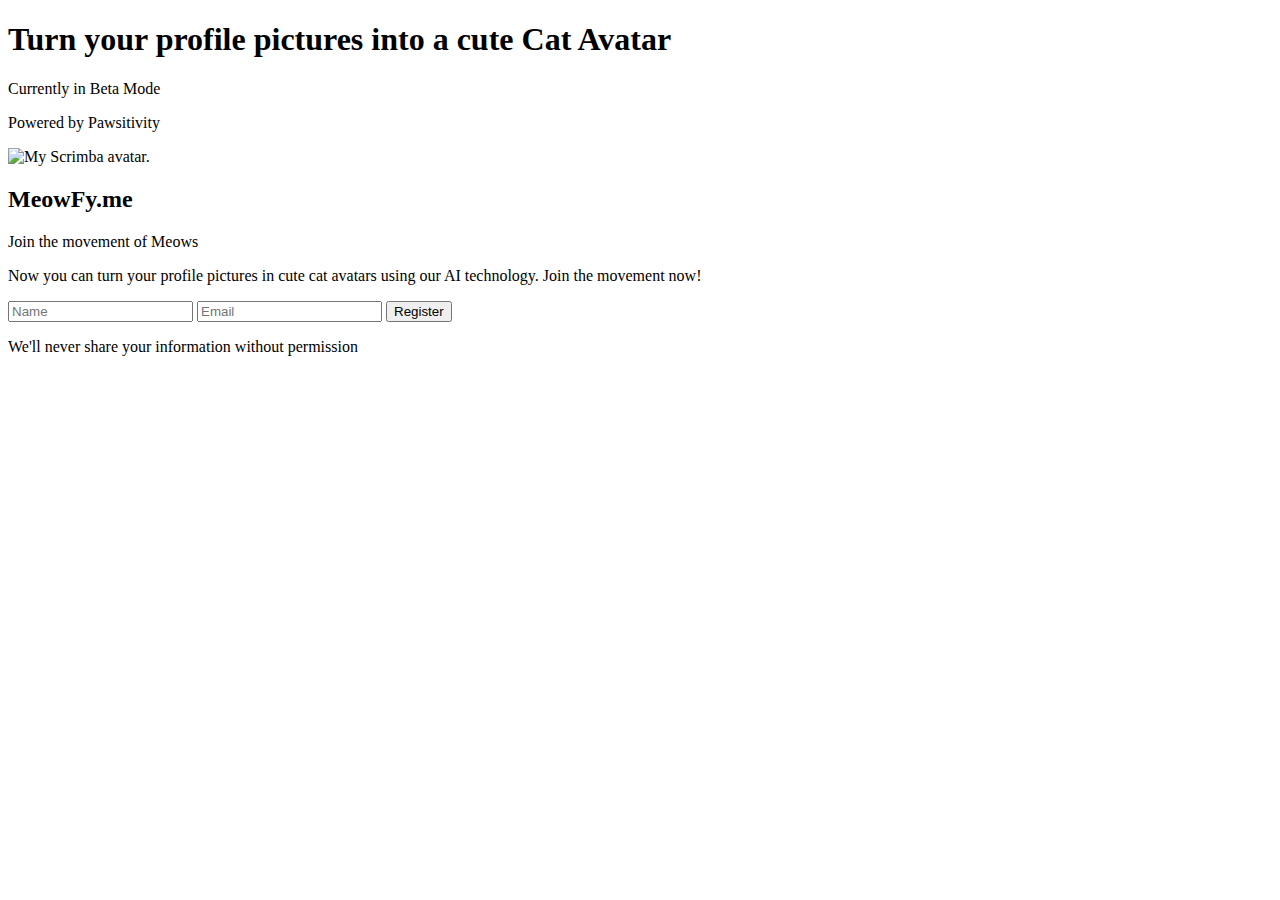
==== MeowifyMe/App/src/index.html @ e200e210 "Create index.html" ====
<!DOCTYPE html>
<html>
  <head>
    <title>Meowify.me</title>
    <meta name="viewport" content="width=device-width, initial-scale=1" />
    <link
      href="https://fonts.googleapis.com/css?family=Source+Sans+Pro:300,400,900&display=swap"
      rel="stylesheet"
    />
    <link rel = "icon" href = "images/cat2.jpg" type = "image/x-icon">
    <link href="style.css" rel="stylesheet" />
  </head>
  <body>
    <section class="intro">
      <h1>
        Turn <strong>your profile pictures </strong> into a cute
        <strong> Cat Avatar</strong>
      </h1>
      <span class="beta-text">Currently in Beta Mode</span>
      <p class="top-text">Powered by Pawsitivity</p>
    </section>

    <main class="main-content">
      <img class="img-main" src="images/catpfp.jpg" alt="My Scrimba avatar." />
      <h2>MeowFy.me</h2>
      <span class="subheading">Join the movement of Meows</span>

      <p>
        Now you can turn your profile pictures in cute cat avatars using our AI
        technology. Join the movement now!
      </p>
      <div class="form-container">
        <form>
          <input type="text" required placeholder="Name" aria-label="Name" />
          <input type="email" required placeholder="Email" aria-label="Email" />
          <button class="btn btn-primary">Register</button>
        </form>
        <p class="fine-print">
          We'll never share your information without permission
        </p>
      </div>
    </main>
  </body>
</html>
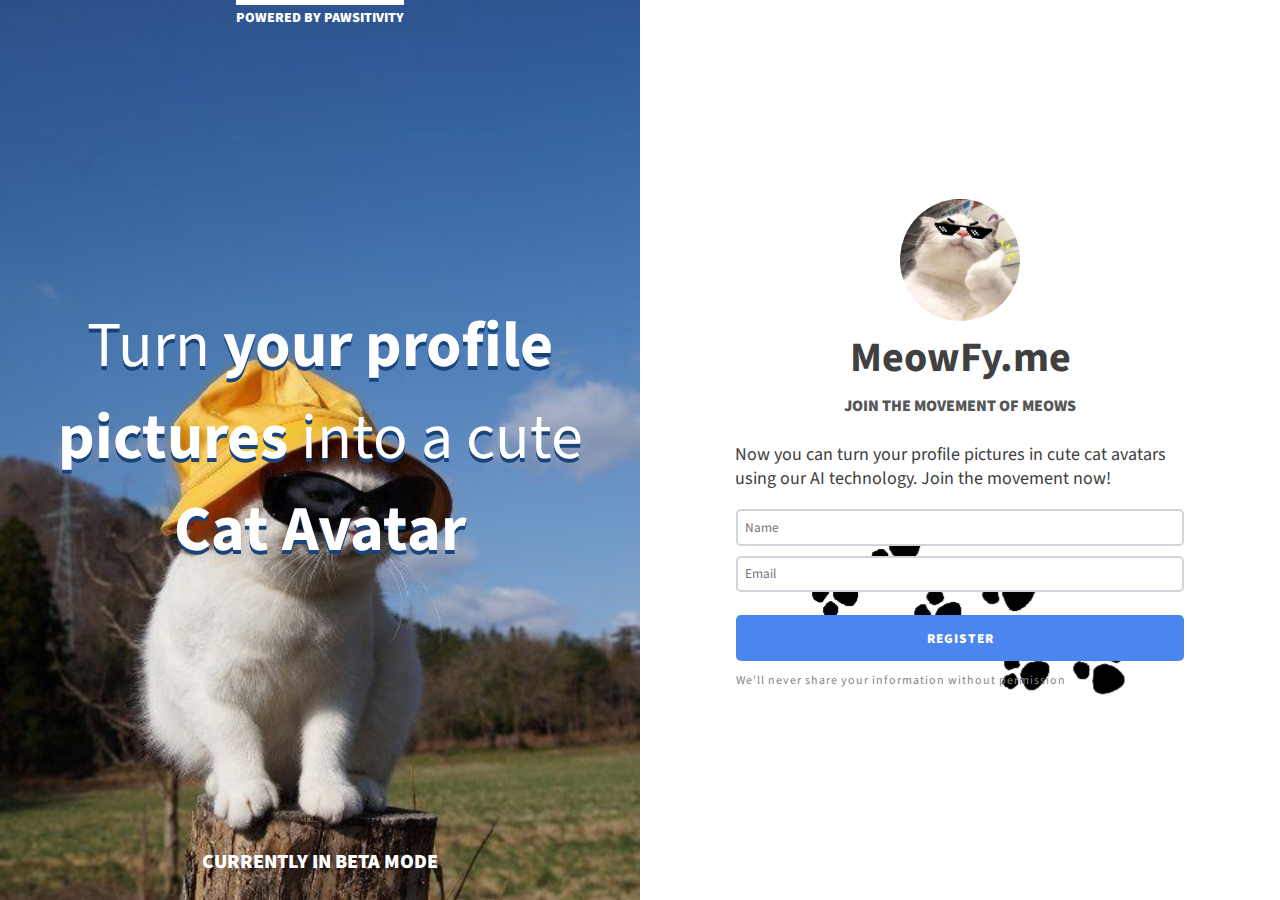
==== commit c20b83af: "fix parent folder issue" ====
--- a/MeowifyMe/App/src/index.html
+++ b/MeowifyMe/App/src/index.html
@@ -7,8 +7,8 @@
       href="https://fonts.googleapis.com/css?family=Source+Sans+Pro:300,400,900&display=swap"
       rel="stylesheet"
     />
-    <link rel = "icon" href = "images/cat2.jpg" type = "image/x-icon">
-    <link href="style.css" rel="stylesheet" />
+    <link rel = "icon" href = "../images/cat2.jpg" type = "image/x-icon">
+    <link href="./styles/style.css" rel="stylesheet" />
   </head>
   <body>
     <section class="intro">
@@ -21,7 +21,7 @@
     </section>
 
     <main class="main-content">
-      <img class="img-main" src="images/catpfp.jpg" alt="My Scrimba avatar." />
+      <img class="img-main" src="../images/catpfp.jpg" alt="My Scrimba avatar." />
       <h2>MeowFy.me</h2>
       <span class="subheading">Join the movement of Meows</span>
 
--- a/MeowifyMe/App/src/styles/style.css
+++ b/MeowifyMe/App/src/styles/style.css
@@ -0,0 +1,185 @@
+*, *::before, *::after {
+    box-sizing: border-box;  
+}
+
+title {
+  background: url(../../images/caaaa.jpg);
+}
+
+body {
+    font-family: 'Source Sans Pro', sans-serif;
+    color: #404040;
+    margin: 0;
+}
+
+/* =================
+    Typography 
+   ================= */
+
+h1 {
+    font-size: 2.5rem;
+    font-weight: 400;
+    text-shadow: 0 4px #19447b;
+}
+
+h2 {
+    font-size: 2.25rem;
+    margin: 0.167em 0;
+}
+
+p {
+    font-size: 1.125rem;
+    line-height: 1.35;
+}
+
+.beta-text { 
+    font-weight: 900;
+}
+
+.subheading {
+    color: #575757;
+    font-weight: 900;  
+    margin-bottom: 0.5em;
+}
+
+.beta-text,
+.top-text,
+.subheading {
+    text-transform: uppercase;
+}
+
+.top-text {
+    font-size: 0.875rem;
+    font-weight: 900;
+    padding-top: 0.25em;
+    border-top: 5px solid;
+    order: -1;
+    margin: 0 auto;
+}
+
+.fine-print {
+    font-size: 0.75rem;
+    letter-spacing: 1px;
+    color: #858585;
+}
+
+/* flex containers */
+
+.intro,
+.main-content {
+    display: flex;
+    flex-direction: column; 
+    padding-left: 2em;
+    padding-right: 2em;   
+}
+
+/* Intro  */
+
+.intro { 
+    justify-content: space-between;
+    min-height: 400px;
+    text-align: center;
+    color: #fff;
+    background: #80afe4 url("../../images/cat22.jpg");
+    background-size:cover;
+    padding-bottom: 1.5em;
+}
+
+/* main content */
+   
+.main-content {
+    align-items: center;
+    padding-top: 2.5em;
+}
+
+.form-container {
+  background-size: fill;
+  background:url(../../images/paws.png);
+}
+
+.img-main {
+    width: 120px;
+    border-radius: 50%;
+}
+
+.main-content p,
+form {
+    max-width: 450px;
+}
+
+/* form */
+
+input,
+button {
+    font-family: inherit;
+    width: 100%; 
+    border-radius: 5px;   
+}
+
+input {
+    padding: 0.5em;
+    margin-bottom: 0.75em;
+    border: 2px solid #d1d5db;
+}
+
+input:focus {
+    outline: none;
+    border-color: #7176ff;
+    background-color: #e6e8ec;
+}
+
+.btn {
+    text-transform: uppercase;
+    font-weight: 900;
+    letter-spacing: 1px;
+    padding: 1em 0;
+    border: none;
+    cursor: pointer;
+}
+
+.btn-primary {
+    color: white;
+    background-color: #4b85ef;
+    margin-top: 1em;    
+}
+
+.btn-primary:hover,
+.btn-primary:focus {
+    background-color: #a1ceff;
+    color: rgb(54, 54, 54);
+    box-shadow: 0px 0px 40px  #a1ceff;
+}
+
+/* media queries */
+
+@media (min-width: 576px) {
+    body {
+        display: flex;
+    }
+    
+    h1 {
+        font-size: 5vw;
+    }
+    
+    h2 {
+        font-size: 2.625rem;
+    }
+    
+    .beta-text {
+        font-size: 1.25rem;
+    }
+    
+    .intro,
+    .main-content {
+        width: 50%;
+    }
+    
+    .intro {
+        min-height: 100vh;
+    }
+    
+    .main-content {
+        justify-content: center;
+        padding-top: 0;
+    }
+}
